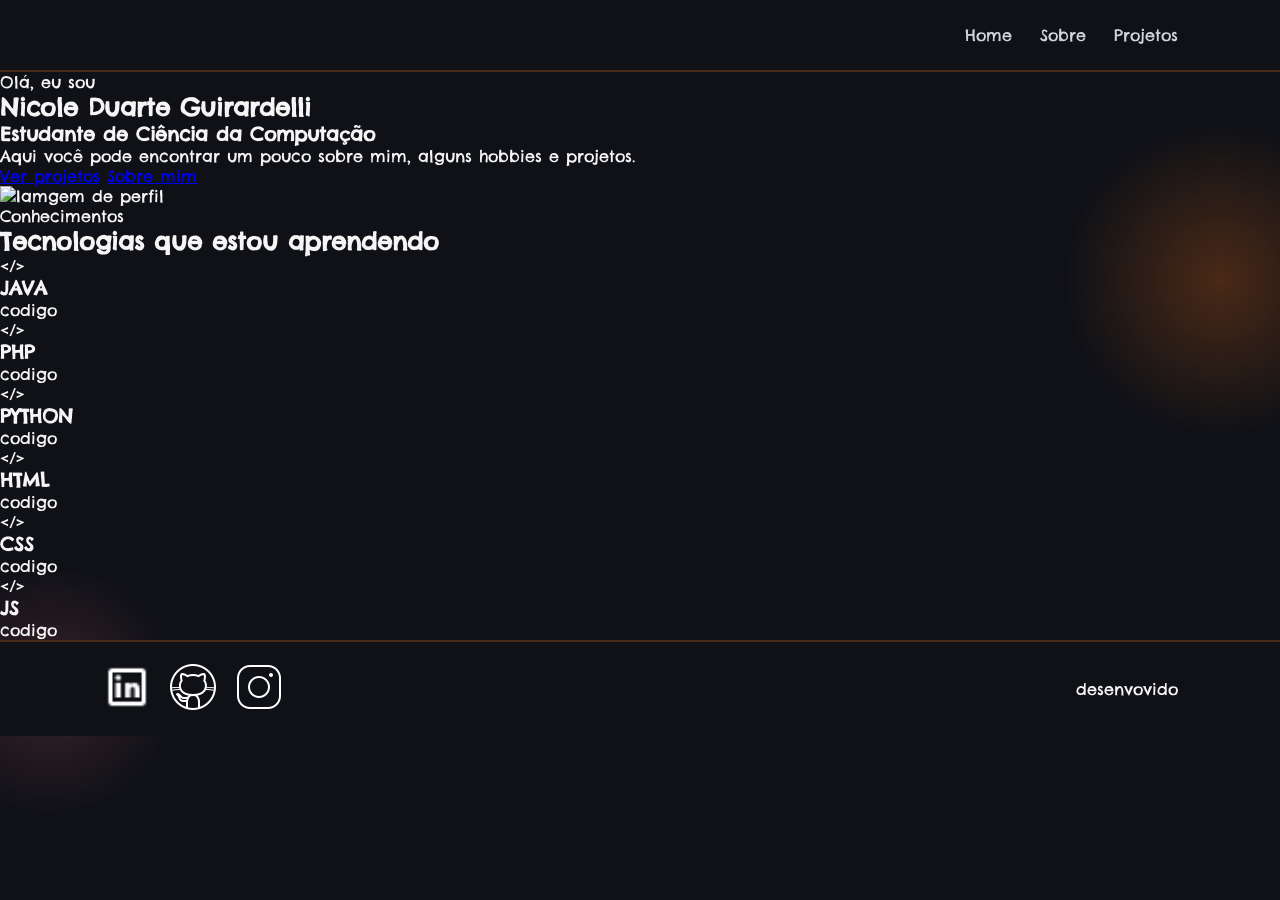
==== index.html @ ef8b5401 "addicionando conteudo na demais paginas" ====
<!DOCTYPE html>
<html lang="en">
<head>
    <meta charset="UTF-8">
    <meta name="viewport" content="width=device-width, initial-scale=1.0">
    <title>Home</title>
    <link rel="stylesheet" href="style.css">
    <link rel="stylesheet" href="home.css">
    <link rel="preconnect" href="https://fonts.gstatic.com" crossorigin>
    <link href="https://fonts.googleapis.com/css2?family=Chelsea+Market&display=swap" rel="stylesheet">
</head>
<body>
    <header >
        <div class="logo">
            <img src="logo-raposa.png" alt="">
        </div>

        <nav class="menu">
            <a href="index.html">Home</a>
            <a href="sobre.html">Sobre</a>
            <a href="projeto.html">Projetos</a>
        </nav>
    </header>

    <main>
        
        <section class="home">
            <div class="home-texto">
                <p class="destaque">Olá, eu sou </p>
                <h2>Nicole Duarte Guirardelli</h2>
                <h3>Estudante de Ciência da Computação</h3>
                <p class="descricao">
                    Aqui você pode encontrar um pouco sobre mim, alguns hobbies e projetos.
                </p>
                <div class="botoes">
                    <a href="projeto.html">Ver projetos</a>
                    <a href="sobre.html">Sobre mim</a>
                </div>
            </div>

            <div class="home-imagem">
                <img src="foto-teste.jpg" alt="Iamgem de perfil">
            </div>
        </section>

        <section class="tecnologia">
            <div class="informacao-tec">
                <p>Conhecimentos</p>
                <h2>Tecnologias que estou aprendendo</h2>
            </div>
          
           <article class="card">
            <div class="card-conteudo">
                <div class="card-frente">
                    <span class="icone-tec">&lt;/&gt;</span>
                    <h3>JAVA</h3>

                </div>

                <div class="card-verso">
                    <code>
                        codigo
                    </code>

                </div>
            </div>
           </article>
           <article class="card">
            <div class="card-conteudo">
                <div class="card-frente">
                    <span class="icone-tec">&lt;/&gt;</span>
                    <h3>PHP</h3>

                </div>

                <div class="card-verso">
                    <code>
                        codigo
                    </code>

                </div>
            </div>
           </article>
           <article class="card">
            <div class="card-conteudo">
                <div class="card-frente">
                    <span class="icone-tec">&lt;/&gt;</span>
                    <h3>PYTHON</h3>

                </div>

                <div class="card-verso">
                    <code>
                        codigo
                    </code>

                </div>
            </div>
           </article>
           <article class="card">
            <div class="card-conteudo">
                <div class="card-frente">
                    <span class="icone-tec">&lt;/&gt;</span>
                    <h3>HTML</h3>

                </div>

                <div class="card-verso">
                    <code>
                        codigo
                    </code>

                </div>
            </div>
           </article>
           <article class="card">
            <div class="card-conteudo">
                <div class="card-frente">
                    <span class="icone-tec">&lt;/&gt;</span>
                    <h3>CSS</h3>

                </div>

                <div class="card-verso">
                    <code>
                        codigo
                    </code>

                </div>
            </div>
           </article>
           <article class="card">
            <div class="card-conteudo">
                <div class="card-frente">
                    <span class="icone-tec">&lt;/&gt;</span>
                    <h3>JS</h3>

                </div>

                <div class="card-verso">
                    <code>
                        codigo
                    </code>

                </div>
            </div>
           </article>


        </section>

    </main>

    <footer class="rodape">
        
        <div class="redes">
            <a href="https://www.linkedin.com/in/nicole-guirardelli/" target="_blank"><img id="logo-linkedin" src="icons8-linkedin-24.png" alt=""></a>
            <a href="https://github.com/NicoleGuirardelli" target="_blank"><img src="icons8-github-50.png" alt=""></a>
            <a href="https://github.com/NicoleGuirardelli" target="_blank"><img src="icons8-instagram-50 (1).png" alt=""></a>
        </div>

        <!-- deixar links acima e ©... em baixo -->

        <div >
            <p>desenvovido</p>
        </div>

    </footer>

    
</body>
</html>
---- style.css ----
/* organização de cores */
:root {
    --cor-fundo: #0f1117;
    --cor-card: #1a1d29;
    --cor-texto: #f5f5f5;
    --cor-texto-claro: #d1d5db;
    --cor-laranja: #f97316;
    --cor-coral: #fb923c;
    --cor-rosa: #fb7185;
}


* {
    margin: 0;
    padding: 0;
    box-sizing: border-box;
    font-family: "Chelsea Market", system-ui;

}

html {
    background-color: var(--cor-fundo);
}

body {
    color: var(--cor-texto);
    min-height: 100vh;
}

body::before {
    content: "";
    position: fixed;
    width: 320px;
    height: 320px;
    background: radial-gradient(circle, rgba(249, 115, 22, 0.25), transparent 70%);
    top: 120px;
    right: -100px;
    z-index: -1;
}

body::after {
    content: "";
    position: fixed;
    width: 260px;
    height: 260px;
    background: radial-gradient(circle, rgba(251, 113, 133, 0.18), transparent 70%);
    bottom: 80px;
    left: -80px;
    z-index: -1;
}

/* melhorar responsividade */
@media (max-width: 900px) {
    header {
        flex-direction: column;
        text-align: center;
        gap: 18px;
    }

    .menu {
        flex-direction: column;
        text-align: center;
        padding: 60px 8%;
    }

    .home {
        flex-direction: column;
        text-align: center;
        padding: 60px 8%;
    }

    .home-texto h2 {
        font-size: 42px;
    }

    .home-texto h3 {
        font-size: 21px;
    }



    .rodape {
        flex-direction: column;
        text-align: center;
        gap: 18px;
    }
}

header {
    width: 100%;
    padding: 25px 8%;
    display: flex;
    justify-content: space-between;
    align-items: center;
    background-color: var(--cor-fundo);
    border-bottom: 2px solid rgb(249, 115, 22, 0.25);


}

.logo h1 {
    font-size: 24px;
    color: var(--cor-texto);
}

.logo h1::first-letter {
    color: var(--cor-laranja);
}

.logo img {
    width: 25%;

}

.menu {
    display: flex;
    gap: 28px;
}

.menu a {
    color: var(--cor-texto-claro);
    text-decoration: none;
    font-size: 16px;
    transition: 0.3s;
}

.menu a:hover {
    color: var(--cor-coral);
}



.rodape {
    padding: 20px 8%;
    border-top: 2px solid rgb(249, 115, 22, 0.25);
    display: flex;
    justify-content: space-between;
    align-items: center;
    background-color: var(--cor-fundo);
}

.redes {
    display: flex;
    gap: 16px;
}

.redes a {
    color: var(--cor-texto-claro);
    text-decoration: none;
    font-size: 16px;
    transition: 0.3s;
}

.redes a:hover {
    color: var(--cor-coral);
}

#logo-linkedin {
    width: 50px;
    height: 50px;
    object-fit: contain;
}
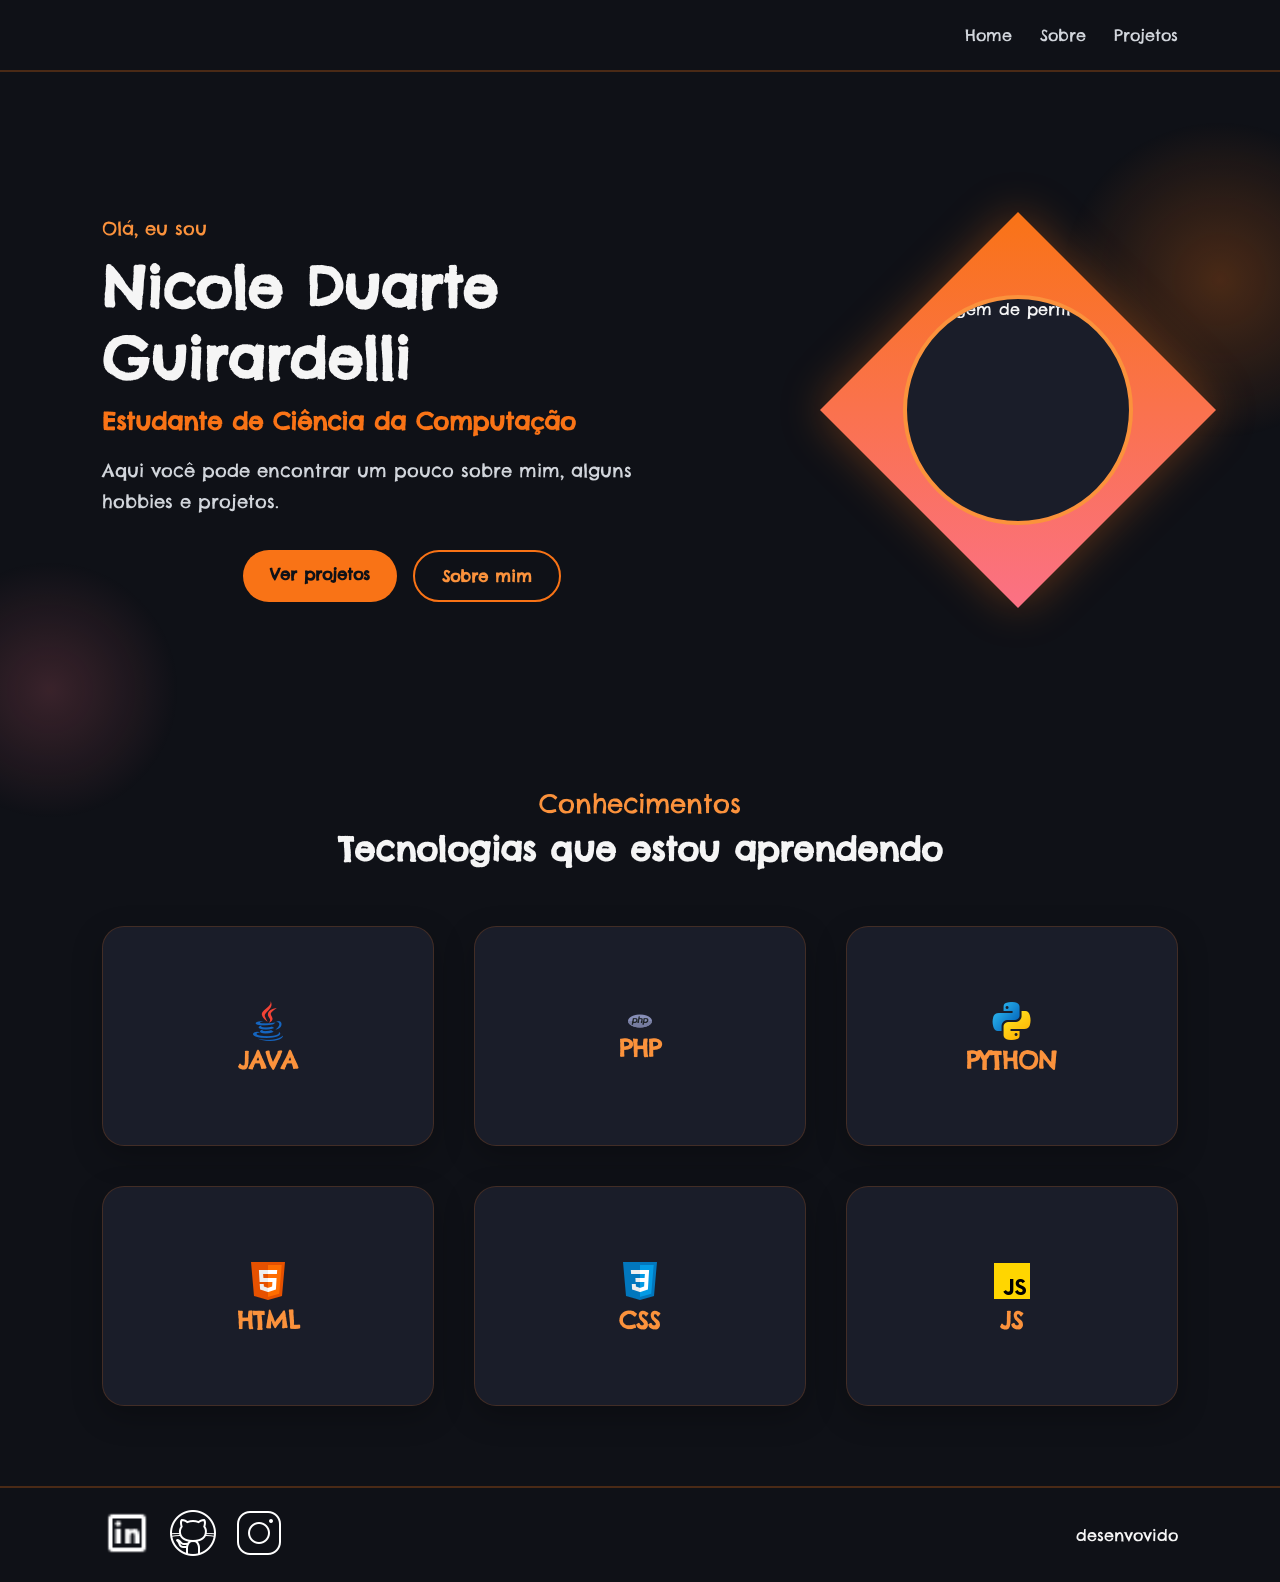
==== commit dc66515c: "Melhorando cards" ====
--- a/index.html
+++ b/index.html
@@ -8,6 +8,7 @@
     <link rel="stylesheet" href="home.css">
     <link rel="preconnect" href="https://fonts.gstatic.com" crossorigin>
     <link href="https://fonts.googleapis.com/css2?family=Chelsea+Market&display=swap" rel="stylesheet">
+    <link rel="shortcut icon" href="WhatsApp Image 2026-06-24 at 21.35.36 (1).png" type="favicon.png">
 </head>
 <body>
     <header >
@@ -52,14 +53,15 @@
            <article class="card">
             <div class="card-conteudo">
                 <div class="card-frente">
-                    <span class="icone-tec">&lt;/&gt;</span>
+                    <img src="icons8-logo-java-coffee-cup-48.png" alt="">
                     <h3>JAVA</h3>
 
                 </div>
 
                 <div class="card-verso">
                     <code>
-                        codigo
+                        String nome = "Nicole";
+                        System.out.println("Olá, " + nome);
                     </code>
 
                 </div>
@@ -68,14 +70,15 @@
            <article class="card">
             <div class="card-conteudo">
                 <div class="card-frente">
-                    <span class="icone-tec">&lt;/&gt;</span>
+                    <img src="icons8-php-24.png" alt="">
                     <h3>PHP</h3>
 
                 </div>
 
                 <div class="card-verso">
                     <code>
-                        codigo
+                        $nome = "Nicole";
+                        echo "Olá, $nome";
                     </code>
 
                 </div>
@@ -84,14 +87,16 @@
            <article class="card">
             <div class="card-conteudo">
                 <div class="card-frente">
-                    <span class="icone-tec">&lt;/&gt;</span>
+                    <img src="icons8-python-48.png" alt="">
                     <h3>PYTHON</h3>
 
                 </div>
 
                 <div class="card-verso">
                     <code>
-                        codigo
+                        nome = "Nicole"
+                        print(f"Olá, {nome}")   
+
                     </code>
 
                 </div>
@@ -100,14 +105,15 @@
            <article class="card">
             <div class="card-conteudo">
                 <div class="card-frente">
-                    <span class="icone-tec">&lt;/&gt;</span>
+                    <img src="icons8-html-48.png" alt="">
                     <h3>HTML</h3>
 
                 </div>
 
                 <div class="card-verso">
                     <code>
-                        codigo
+                       &lt;h1&gt;Portfólio&lt;/h1&gt;
+                        &lt;p&gt;Bem-vindo!&lt;/p&gt;
                     </code>
 
                 </div>
@@ -116,14 +122,16 @@
            <article class="card">
             <div class="card-conteudo">
                 <div class="card-frente">
-                    <span class="icone-tec">&lt;/&gt;</span>
+                    <img src="icons8-css3-48.png" alt="">
                     <h3>CSS</h3>
 
                 </div>
 
                 <div class="card-verso">
                     <code>
-                        codigo
+                        h1 {
+                           color: orange;
+                        }
                     </code>
 
                 </div>
@@ -132,14 +140,15 @@
            <article class="card">
             <div class="card-conteudo">
                 <div class="card-frente">
-                    <span class="icone-tec">&lt;/&gt;</span>
+                    <img src="icons8-js-48.png" alt="">
                     <h3>JS</h3>
 
                 </div>
 
                 <div class="card-verso">
                     <code>
-                        codigo
+                        let nome = "Nicole";
+                        console.log(nome);
                     </code>
 
                 </div>
--- a/home.css
+++ b/home.css
@@ -0,0 +1,196 @@
+.botoes {
+    justify-content: center;
+    flex-wrap: wrap;
+}
+
+.tecnologia {
+    grid-template-columns: 1fr;
+}
+
+.home {
+    min-height: 75vh;
+    padding: 70px 8%;
+    display: flex;
+    justify-content: space-between;
+    align-items: center;
+    gap: 50px;
+
+}
+
+.home-texto {
+    max-width: 600px;
+}
+
+.destaque {
+    color: var(--cor-coral);
+    font-size: 18px;
+    margin-bottom: 12px;
+}
+
+.home-texto h2 {
+    font-size: 56px;
+    color: var(--cor-texto);
+    margin-bottom: 12px;
+}
+
+.home-texto h3 {
+    font-size: 24px;
+    color: var(--cor-laranja);
+    margin-bottom: 20px;
+}
+
+.descricao {
+    font-size: 18px;
+    line-height: 1.7;
+    color: var(--cor-texto-claro);
+    margin-bottom: 32px;
+}
+
+.botoes {
+    display: flex;
+    gap: 16px;
+}
+
+.botoes a {
+    padding: 14px 27px;
+    border-radius: 30px;
+    text-decoration: none;
+    font-weight: bold;
+    transition: 0.3s;
+}
+
+.botoes a:first-child {
+    background-color: var(--cor-laranja);
+    color: var(--cor-fundo);
+}
+
+.botoes a:first-child:hover {
+    background-color: var(--cor-coral);
+    transform: translateY(-2px);
+}
+
+.botoes a:last-child {
+    border: 2px solid var(--cor-laranja);
+    color: var(--cor-coral);
+}
+
+.botoes a:last-child:hover {
+    background-color: rgb(249, 115, 22, 0.12);
+    transform: translateY(-2px);
+}
+
+.home-imagem {
+    position: relative;
+    width: 320px;
+    height: 320px;
+    display: flex;
+    justify-content: center;
+    align-items: center;
+    animation: foto-flutuar 1.5s infinite alternate;
+}
+@keyframes foto-flutuar{
+    from{transform: translateY(0);}
+    to{transform: translateY(-25px);
+        background-size: 10%;  
+    }
+}
+
+.home-imagem::before {
+    content: "";
+    position: absolute;
+    width: 280px;
+    height: 280px;
+    background: linear-gradient(135deg, var(--cor-laranja), var(--cor-rosa));
+    transform: rotate(45deg);
+    box-shadow: 0 0 45px rgba(249, 115, 22, 0.35);
+}
+
+.home-imagem img {
+    position: relative;
+    width: 230px;
+    height: 230px;
+    object-fit: cover;
+    border-radius: 50%;
+    border: 4px solid var(--cor-coral);
+    background-color: var(--cor-card);
+    /* background-color: #0033ff; */
+
+}
+
+.informacao-tec {
+    grid-column: 1/-1;
+    text-align: center;
+    margin-bottom: 16px;
+}
+
+.informacao-tec p {
+    color: var(--cor-coral);
+    font-size: 26px;
+    margin-bottom: 8px;
+}
+
+.informacao-tec h2 {
+    color: var(--cor-texto);
+    font-size: 33px;
+}
+
+.tecnologia {
+    padding: 40px 8% 80px;
+    display: grid;
+    grid-template-columns: repeat(3, 1fr);
+    gap: 40px;
+}
+
+.card {
+    height: 220px;
+    perspective: 1000px;
+}
+
+.card-conteudo {
+    position: relative;
+    width: 100%;
+    height: 100%;
+    transition: transform 0.8s;
+    transform-style: preserve-3d;
+}
+
+.card:hover .card-conteudo {
+    transform: rotateY(180deg);
+}
+
+.card-frente,
+.card-verso {
+    position: absolute;
+    width: 100%;
+    height: 100%;
+    background-color: var(--cor-card);
+    border: 1px solid rgba(249, 115, 22, 0.18);
+    border-radius: 22px;
+    backface-visibility: hidden;
+    display: flex;
+    flex-direction: column;
+    justify-content: center;
+    align-items: center;
+    padding: 28px;
+    text-align: center;
+}
+
+.card-frente {
+    box-shadow: 0 10px 30px rgb(0, 0, 0, 0.25);
+}
+
+.card-verso {
+    transform: rotateY(180deg);
+    background: linear-gradient(135deg, #1a1d29, #2a1c1c);
+    border-color: var(--cor-coral);
+    color: var(--cor-coral);
+    font-size: 18px;
+    line-height: 1.6;
+}
+
+.card-frente h3 {
+    color: var(--cor-coral);
+    font-size: 24px;
+}
+
+/* melhorar cards */
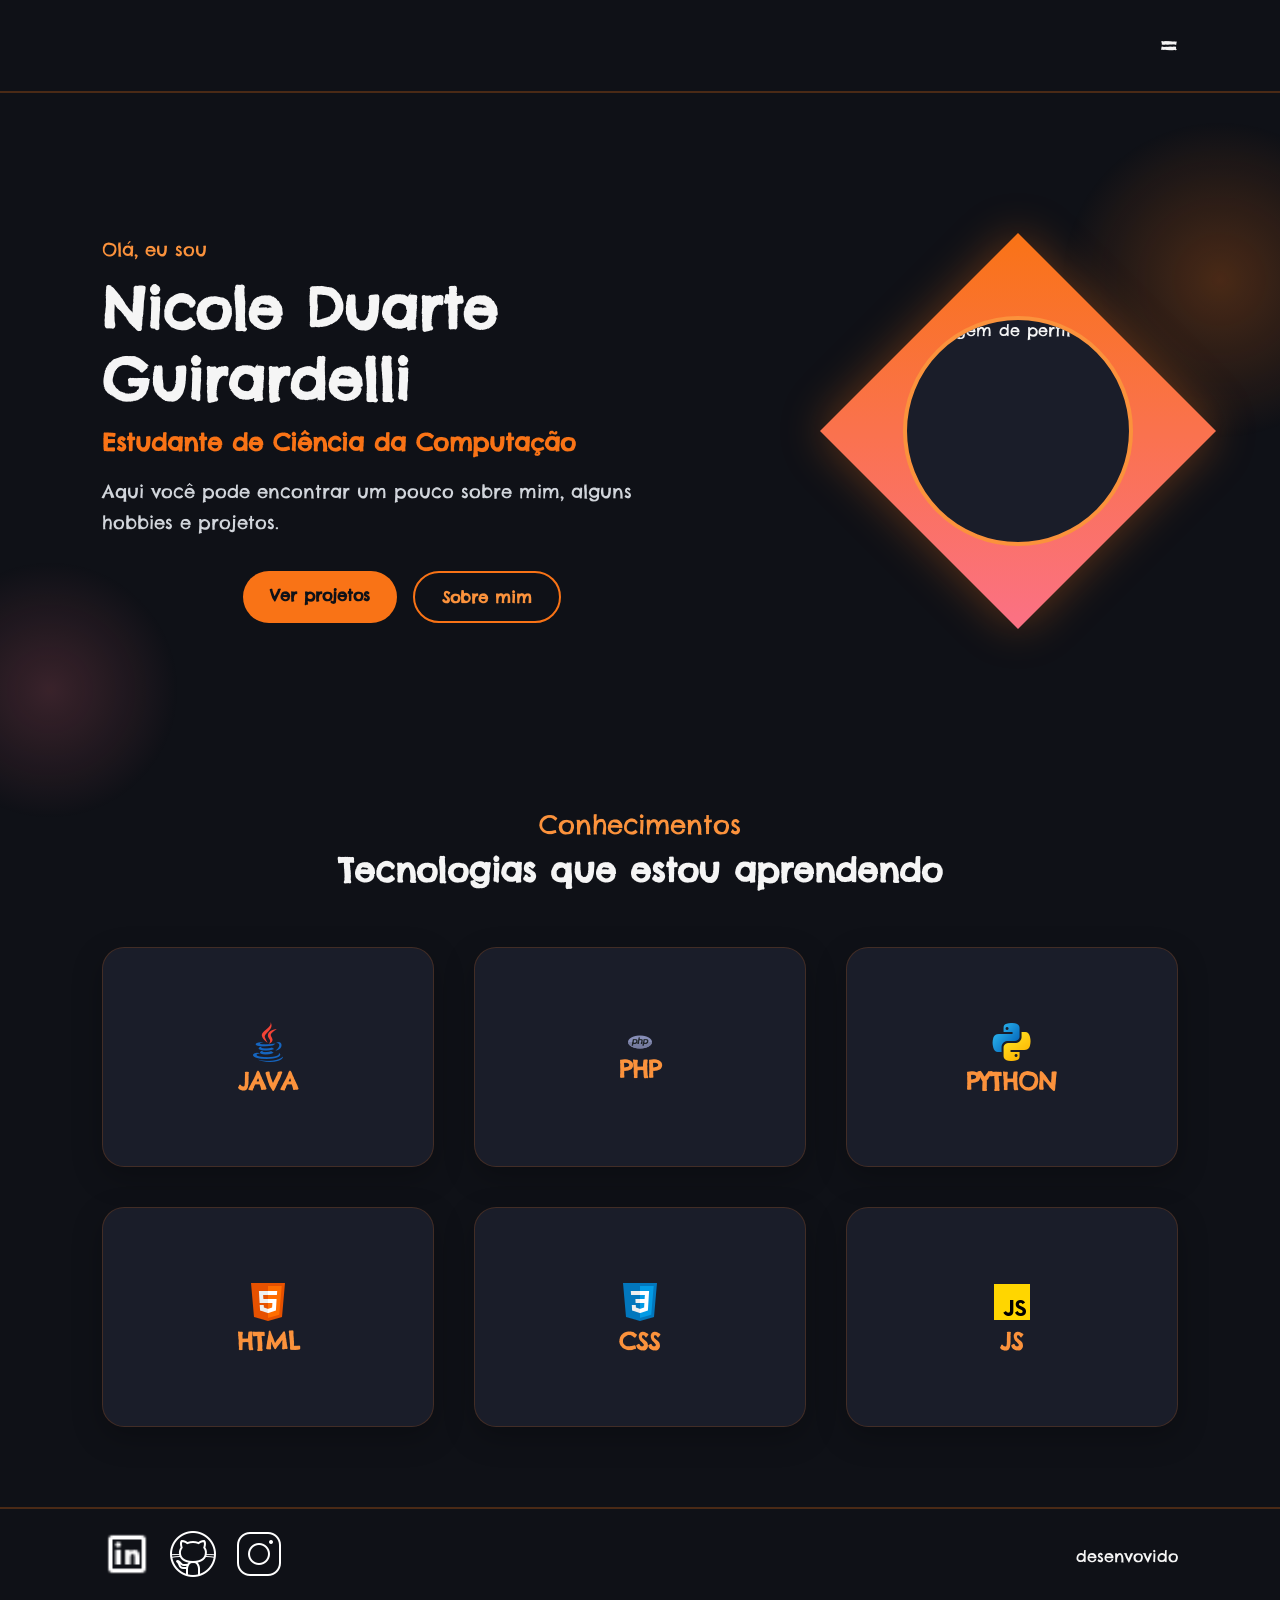
==== commit cc95e382: "menu com funcionalidade de esconder" ====
--- a/index.html
+++ b/index.html
@@ -16,7 +16,8 @@
             <img src="logo-raposa.png" alt="">
         </div>
 
-        <nav class="menu">
+        <button class="botao-menu" onclick="abrirMenu()">=</button>
+        <nav class="menu" id="menu">
             <a href="index.html">Home</a>
             <a href="sobre.html">Sobre</a>
             <a href="projeto.html">Projetos</a>
@@ -176,6 +177,6 @@
 
     </footer>
 
-    
+    <script src="main.js"></script> 
 </body>
 </html>
--- a/style.css
+++ b/style.css
@@ -113,7 +113,7 @@
 }
 
 .menu {
-    display: flex;
+    display: none;
     gap: 28px;
 }
 
@@ -126,6 +126,17 @@
 
 .menu a:hover {
     color: var(--cor-coral);
+}
+.botao-menu{
+    background: none;
+    border: none;
+    color: var(--cor-texto);
+    font-size: 32px;
+    cursor: pointer;
+}
+.menu.ativo{
+    display: flex;
+    padding: 15px;
 }
 
 
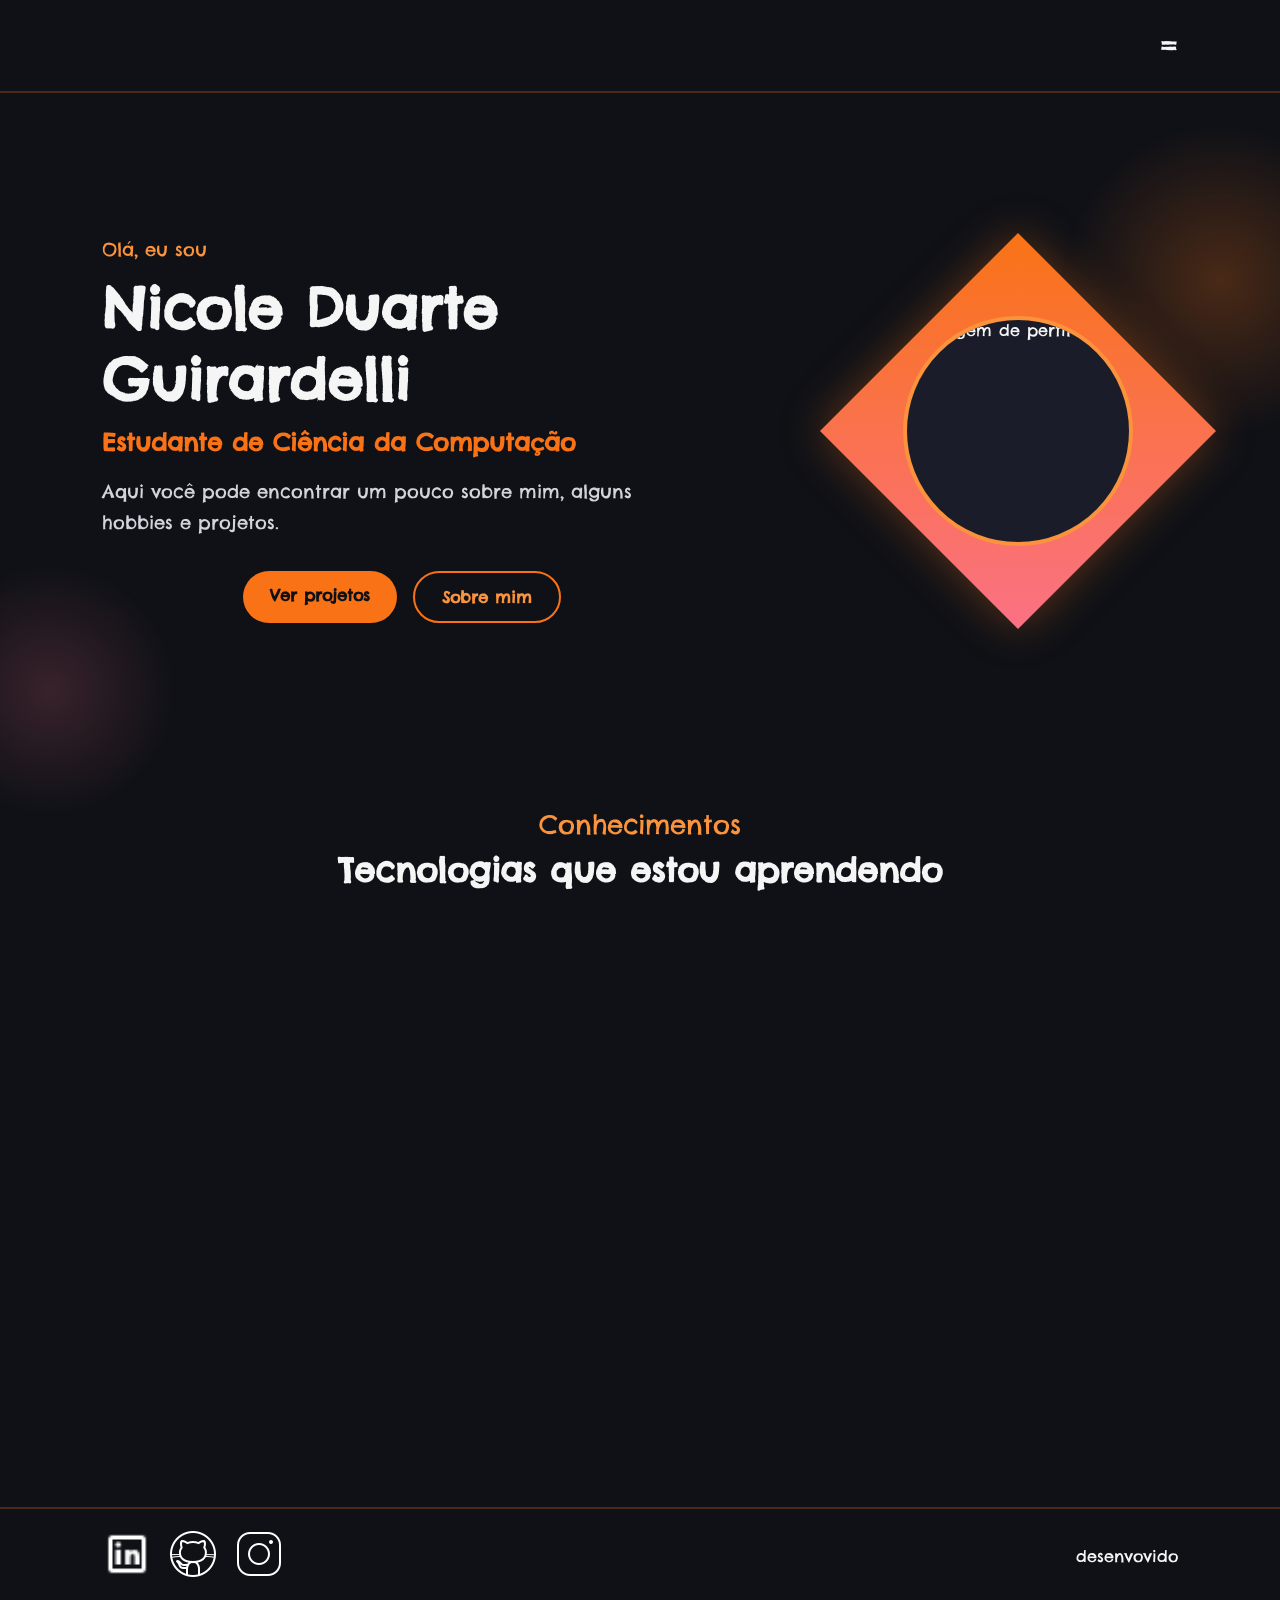
==== commit a0c1bffe: "botão para voltar inicio pag" ====
--- a/index.html
+++ b/index.html
@@ -177,6 +177,8 @@
 
     </footer>
 
+    <button class="botao-voltar-topo" id="botaoVoltarTopo" onclick="voltarAoTopo()" aria-label="Voltar para o início da página">↑</button>
+
     <script src="main.js"></script> 
 </body>
 </html>
--- a/style.css
+++ b/style.css
@@ -170,4 +170,35 @@
     width: 50px;
     height: 50px;
     object-fit: contain;
-}+}
+
+
+/* para voltar no topo pag */
+.botao-voltar-topo {
+    position: fixed;
+    right: 25px;
+    bottom: 25px;
+    width: 48px;
+    height: 48px;
+    border: none;
+    border-radius: 50%;
+    background-color: var(--cor-laranja);
+    color: var(--cor-texto);
+    font-size: 28px;
+    cursor: pointer;
+    display: none;
+    align-items: center;
+    justify-content: center;
+    box-shadow: 0 8px 18px rgba(0, 0, 0, 0.35);
+    transition: 0.3s;
+    z-index: 10;
+}
+
+.botao-voltar-topo:hover {
+    background-color: var(--cor-coral);
+    transform: translateY(-4px);
+}
+
+.botao-voltar-topo.aparecer {
+    display: flex;
+}
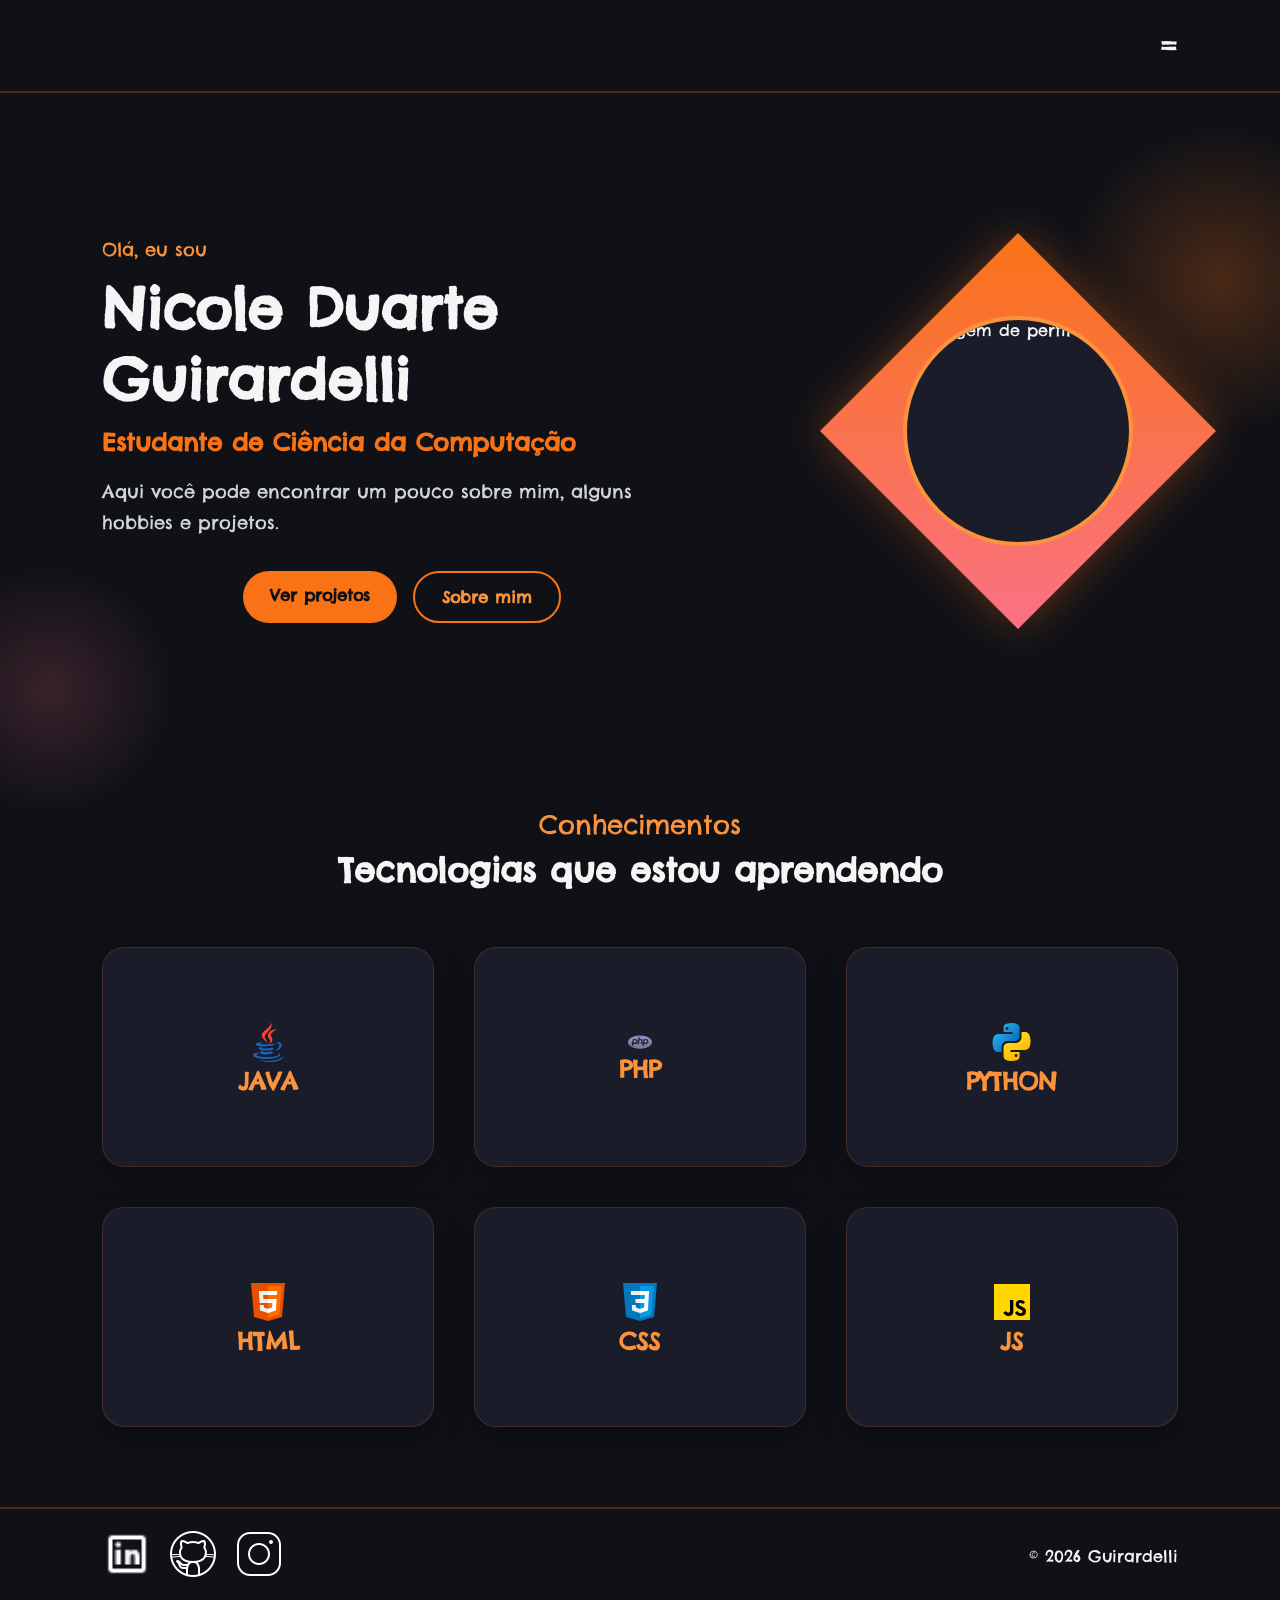
==== commit ae9130af: "adicionando os projetos e identação" ====
--- a/index.html
+++ b/index.html
@@ -1,5 +1,6 @@
 <!DOCTYPE html>
 <html lang="en">
+
 <head>
     <meta charset="UTF-8">
     <meta name="viewport" content="width=device-width, initial-scale=1.0">
@@ -10,8 +11,9 @@
     <link href="https://fonts.googleapis.com/css2?family=Chelsea+Market&display=swap" rel="stylesheet">
     <link rel="shortcut icon" href="WhatsApp Image 2026-06-24 at 21.35.36 (1).png" type="favicon.png">
 </head>
+
 <body>
-    <header >
+    <header>
         <div class="logo">
             <img src="logo-raposa.png" alt="">
         </div>
@@ -25,7 +27,7 @@
     </header>
 
     <main>
-        
+
         <section class="home">
             <div class="home-texto">
                 <p class="destaque">Olá, eu sou </p>
@@ -50,111 +52,111 @@
                 <p>Conhecimentos</p>
                 <h2>Tecnologias que estou aprendendo</h2>
             </div>
-          
-           <article class="card">
-            <div class="card-conteudo">
-                <div class="card-frente">
-                    <img src="icons8-logo-java-coffee-cup-48.png" alt="">
-                    <h3>JAVA</h3>
 
-                </div>
+            <article class="card">
+                <div class="card-conteudo">
+                    <div class="card-frente">
+                        <img src="icons8-logo-java-coffee-cup-48.png" alt="">
+                        <h3>JAVA</h3>
 
-                <div class="card-verso">
-                    <code>
+                    </div>
+
+                    <div class="card-verso">
+                        <code>
                         String nome = "Nicole";
                         System.out.println("Olá, " + nome);
                     </code>
 
+                    </div>
                 </div>
-            </div>
-           </article>
-           <article class="card">
-            <div class="card-conteudo">
-                <div class="card-frente">
-                    <img src="icons8-php-24.png" alt="">
-                    <h3>PHP</h3>
+            </article>
+            <article class="card">
+                <div class="card-conteudo">
+                    <div class="card-frente">
+                        <img src="icons8-php-24.png" alt="">
+                        <h3>PHP</h3>
 
-                </div>
+                    </div>
 
-                <div class="card-verso">
-                    <code>
+                    <div class="card-verso">
+                        <code>
                         $nome = "Nicole";
                         echo "Olá, $nome";
                     </code>
 
+                    </div>
                 </div>
-            </div>
-           </article>
-           <article class="card">
-            <div class="card-conteudo">
-                <div class="card-frente">
-                    <img src="icons8-python-48.png" alt="">
-                    <h3>PYTHON</h3>
+            </article>
+            <article class="card">
+                <div class="card-conteudo">
+                    <div class="card-frente">
+                        <img src="icons8-python-48.png" alt="">
+                        <h3>PYTHON</h3>
 
-                </div>
+                    </div>
 
-                <div class="card-verso">
-                    <code>
+                    <div class="card-verso">
+                        <code>
                         nome = "Nicole"
                         print(f"Olá, {nome}")   
 
                     </code>
 
+                    </div>
                 </div>
-            </div>
-           </article>
-           <article class="card">
-            <div class="card-conteudo">
-                <div class="card-frente">
-                    <img src="icons8-html-48.png" alt="">
-                    <h3>HTML</h3>
+            </article>
+            <article class="card">
+                <div class="card-conteudo">
+                    <div class="card-frente">
+                        <img src="icons8-html-48.png" alt="">
+                        <h3>HTML</h3>
 
-                </div>
+                    </div>
 
-                <div class="card-verso">
-                    <code>
+                    <div class="card-verso">
+                        <code>
                        &lt;h1&gt;Portfólio&lt;/h1&gt;
                         &lt;p&gt;Bem-vindo!&lt;/p&gt;
                     </code>
 
+                    </div>
                 </div>
-            </div>
-           </article>
-           <article class="card">
-            <div class="card-conteudo">
-                <div class="card-frente">
-                    <img src="icons8-css3-48.png" alt="">
-                    <h3>CSS</h3>
+            </article>
+            <article class="card">
+                <div class="card-conteudo">
+                    <div class="card-frente">
+                        <img src="icons8-css3-48.png" alt="">
+                        <h3>CSS</h3>
 
-                </div>
+                    </div>
 
-                <div class="card-verso">
-                    <code>
+                    <div class="card-verso">
+                        <code>
                         h1 {
                            color: orange;
                         }
                     </code>
 
+                    </div>
                 </div>
-            </div>
-           </article>
-           <article class="card">
-            <div class="card-conteudo">
-                <div class="card-frente">
-                    <img src="icons8-js-48.png" alt="">
-                    <h3>JS</h3>
+            </article>
+            <article class="card">
+                <div class="card-conteudo">
+                    <div class="card-frente">
+                        <img src="icons8-js-48.png" alt="">
+                        <h3>JS</h3>
 
-                </div>
+                    </div>
 
-                <div class="card-verso">
-                    <code>
+                    <div class="card-verso">
+                        <code>
                         let nome = "Nicole";
                         console.log(nome);
                     </code>
 
+                    </div>
                 </div>
-            </div>
-           </article>
+            </article>
 
 
         </section>
@@ -162,23 +164,27 @@
     </main>
 
     <footer class="rodape">
-        
+
         <div class="redes">
-            <a href="https://www.linkedin.com/in/nicole-guirardelli/" target="_blank"><img id="logo-linkedin" src="icons8-linkedin-24.png" alt=""></a>
+            <a href="https://www.linkedin.com/in/nicole-guirardelli/" target="_blank"><img id="logo-linkedin"
+                    src="icons8-linkedin-24.png" alt=""></a>
             <a href="https://github.com/NicoleGuirardelli" target="_blank"><img src="icons8-github-50.png" alt=""></a>
-            <a href="https://github.com/NicoleGuirardelli" target="_blank"><img src="icons8-instagram-50 (1).png" alt=""></a>
+            <a href="https://github.com/NicoleGuirardelli" target="_blank"><img src="icons8-instagram-50 (1).png"
+                    alt=""></a>
         </div>
 
-        <!-- deixar links acima e ©... em baixo -->
 
-        <div >
-            <p>desenvovido</p>
+
+        <div>
+            <p>© 2026 Guirardelli</p>
         </div>
 
     </footer>
 
-    <button class="botao-voltar-topo" id="botaoVoltarTopo" onclick="voltarAoTopo()" aria-label="Voltar para o início da página">↑</button>
+    <button class="botao-voltar-topo" id="botaoVoltarTopo" onclick="voltarAoTopo()"
+        aria-label="Voltar para o início da página">↑</button>
 
-    <script src="main.js"></script> 
+    <script src="main.js"></script>
 </body>
+
 </html>
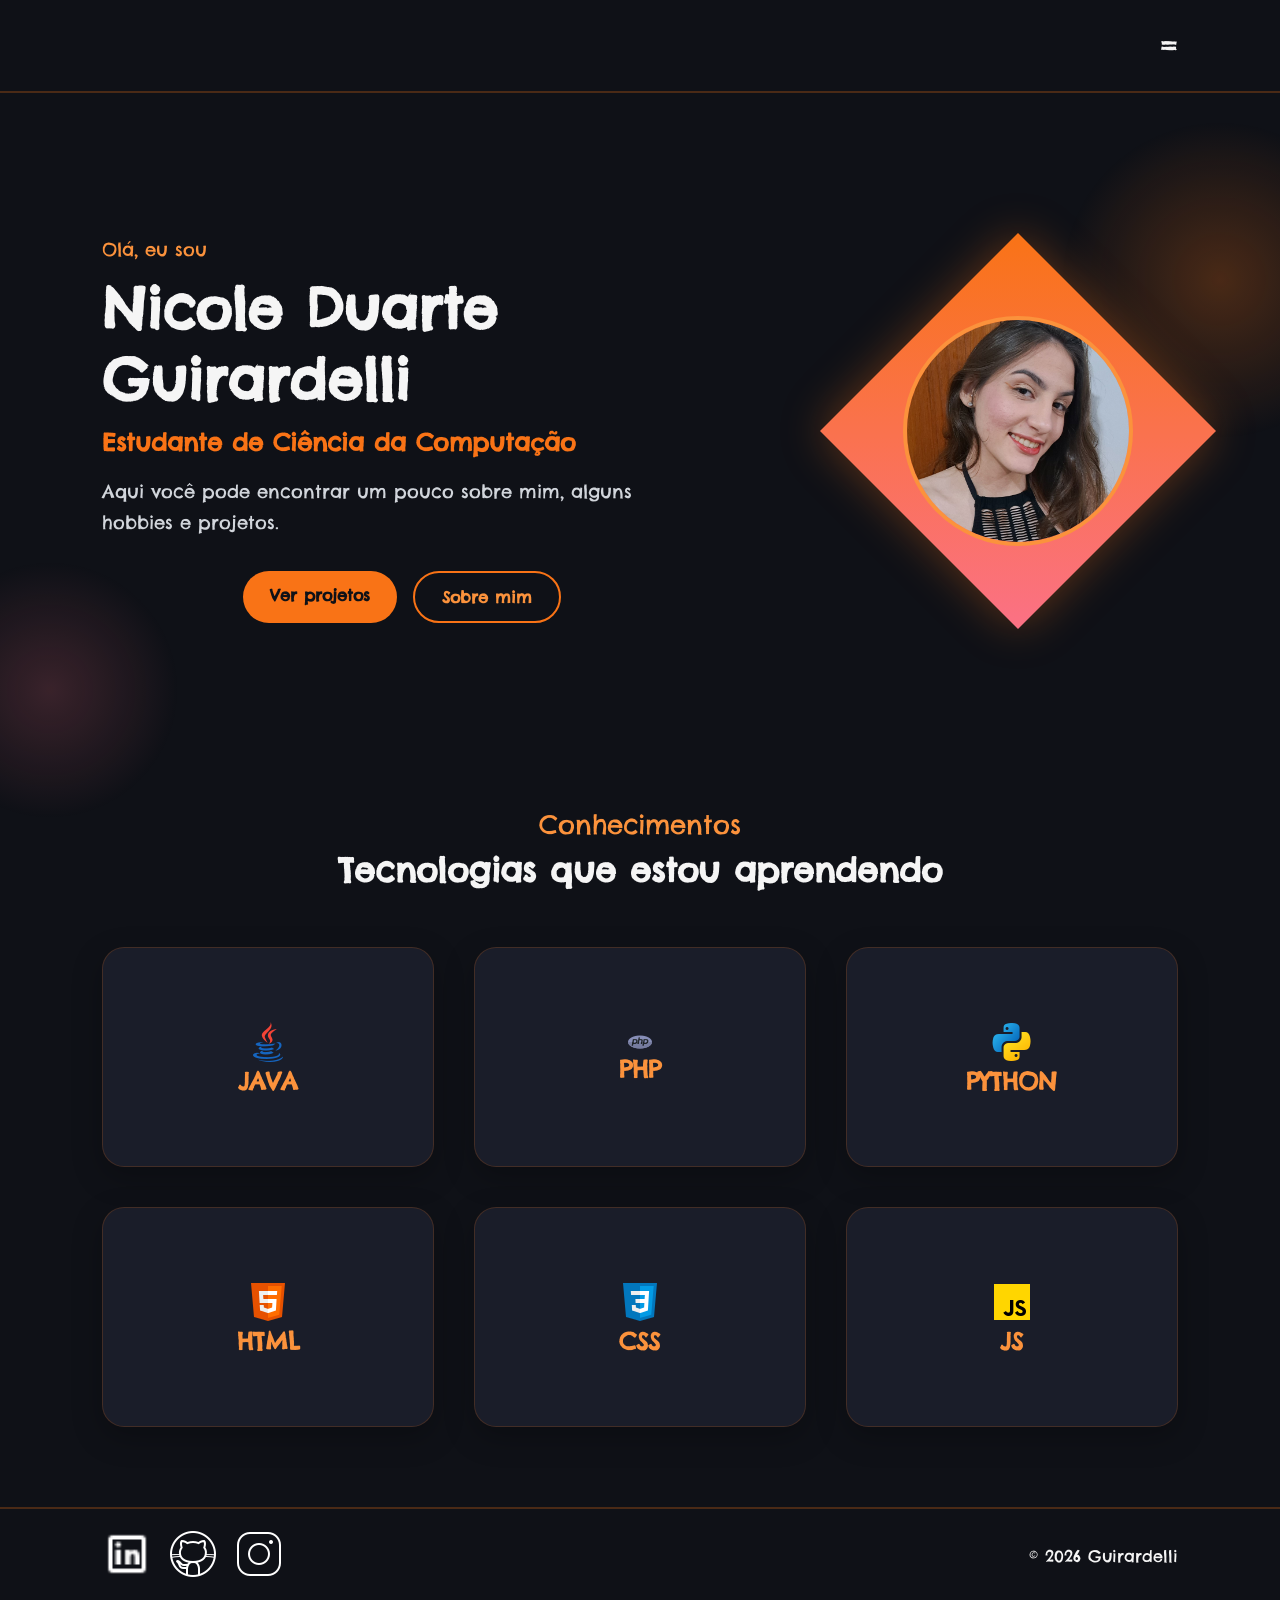
==== commit 99bb1e80: "Corrigindo fotos" ====
--- a/index.html
+++ b/index.html
@@ -43,7 +43,7 @@
             </div>
 
             <div class="home-imagem">
-                <img src="foto-teste.jpg" alt="Iamgem de perfil">
+                <img src="nicole.jpg" alt="Imagem de perfil">
             </div>
         </section>
 
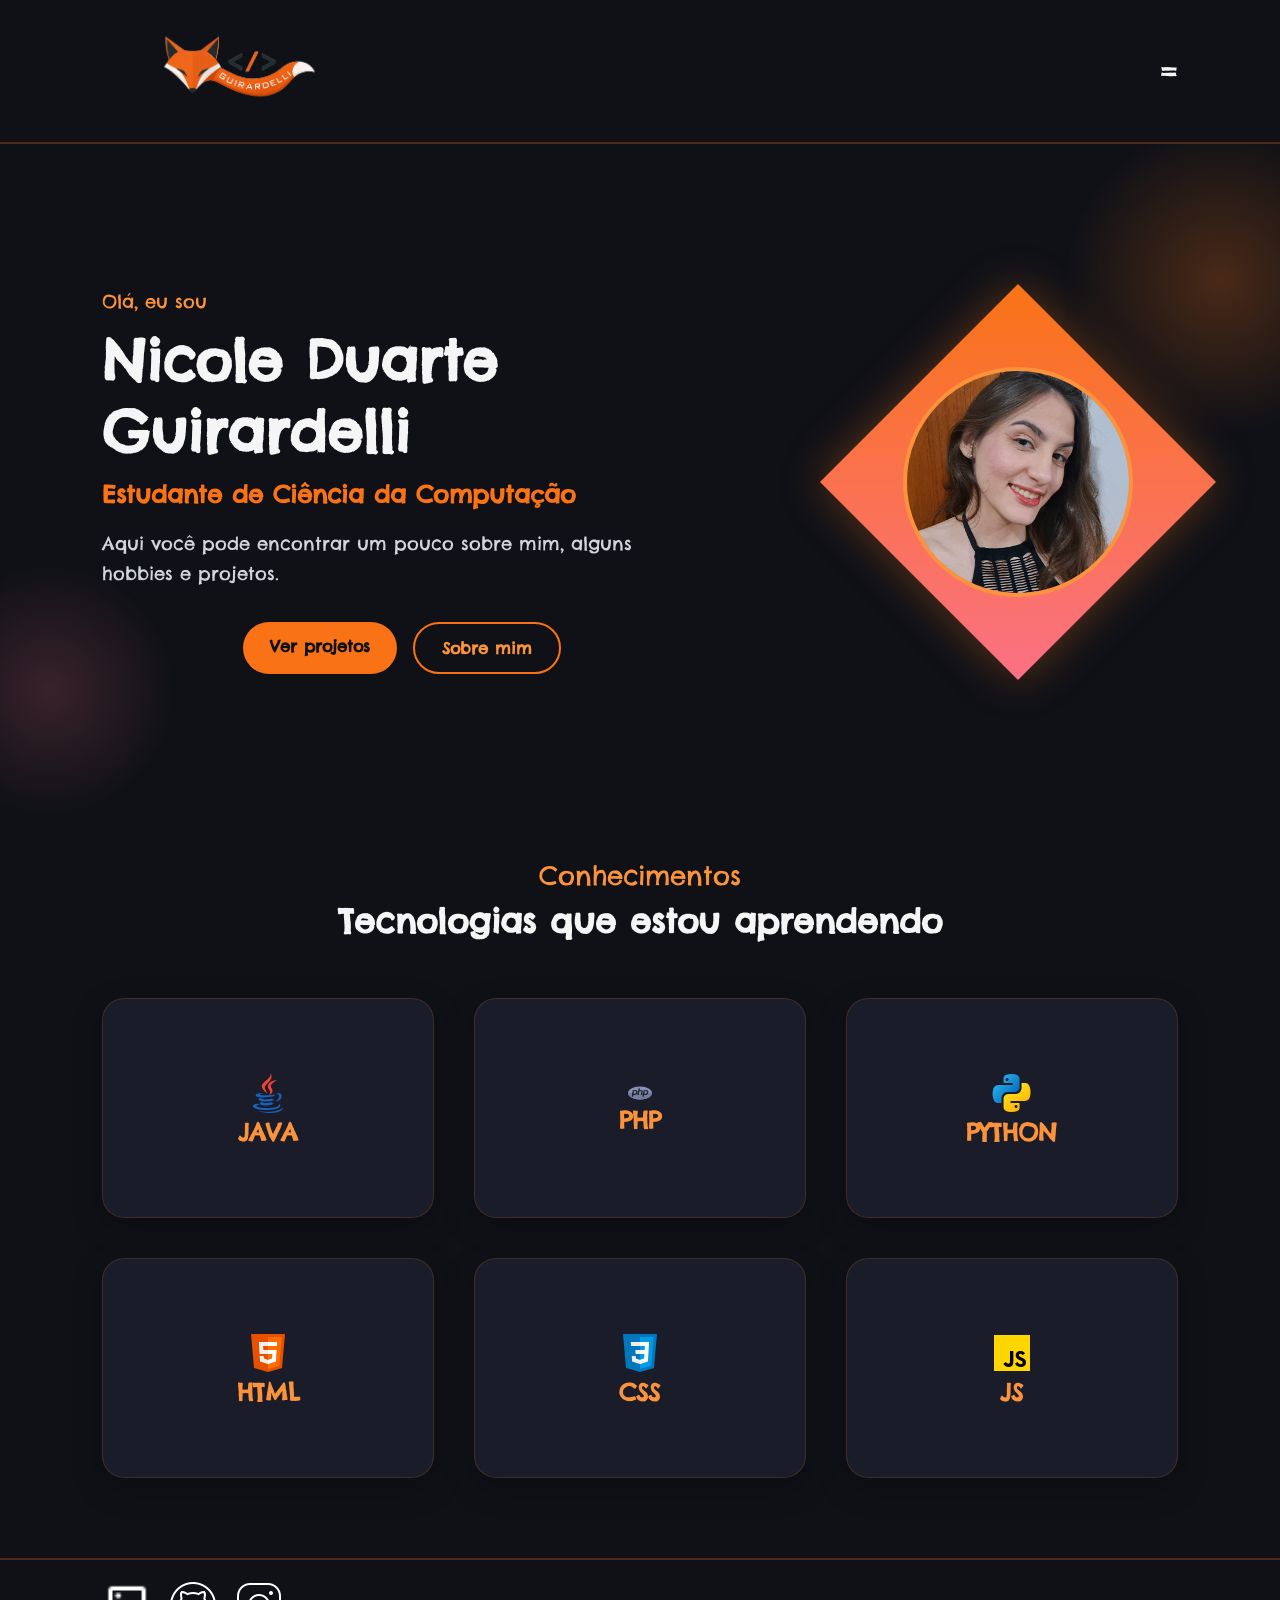
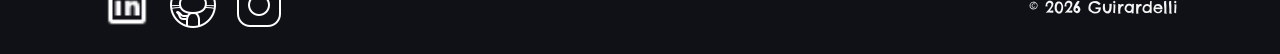
==== commit 28c30523: "separando imagens por pastas" ====
--- a/index.html
+++ b/index.html
@@ -15,7 +15,7 @@
 <body>
     <header>
         <div class="logo">
-            <img src="logo-raposa.png" alt="">
+            <img src="img/logo-raposa.png" alt="logo de uma raposa">
         </div>
 
         <button class="botao-menu" onclick="abrirMenu()">=</button>
@@ -43,7 +43,7 @@
             </div>
 
             <div class="home-imagem">
-                <img src="nicole.jpg" alt="Imagem de perfil">
+                <img src="img/nicole.jpg" alt="Imagem de perfil">
             </div>
         </section>
 
@@ -56,7 +56,7 @@
             <article class="card">
                 <div class="card-conteudo">
                     <div class="card-frente">
-                        <img src="icons8-logo-java-coffee-cup-48.png" alt="">
+                        <img src="img/icone-java.png" alt="icone java">
                         <h3>JAVA</h3>
 
                     </div>
@@ -73,7 +73,7 @@
             <article class="card">
                 <div class="card-conteudo">
                     <div class="card-frente">
-                        <img src="icons8-php-24.png" alt="">
+                        <img src="img/icone-php.png" alt="icone php">
                         <h3>PHP</h3>
 
                     </div>
@@ -90,7 +90,7 @@
             <article class="card">
                 <div class="card-conteudo">
                     <div class="card-frente">
-                        <img src="icons8-python-48.png" alt="">
+                        <img src="img/icone-python.png" alt="icone python">
                         <h3>PYTHON</h3>
 
                     </div>
@@ -108,7 +108,7 @@
             <article class="card">
                 <div class="card-conteudo">
                     <div class="card-frente">
-                        <img src="icons8-html-48.png" alt="">
+                        <img src="img/icone-html.png" alt="icone html">
                         <h3>HTML</h3>
 
                     </div>
@@ -125,7 +125,7 @@
             <article class="card">
                 <div class="card-conteudo">
                     <div class="card-frente">
-                        <img src="icons8-css3-48.png" alt="">
+                        <img src="img/icone-css.png" alt="icone css">
                         <h3>CSS</h3>
 
                     </div>
@@ -143,7 +143,7 @@
             <article class="card">
                 <div class="card-conteudo">
                     <div class="card-frente">
-                        <img src="icons8-js-48.png" alt="">
+                        <img src="img/icone-js.png" alt="icone java script">
                         <h3>JS</h3>
 
                     </div>
@@ -167,10 +167,10 @@
 
         <div class="redes">
             <a href="https://www.linkedin.com/in/nicole-guirardelli/" target="_blank"><img id="logo-linkedin"
-                    src="icons8-linkedin-24.png" alt=""></a>
-            <a href="https://github.com/NicoleGuirardelli" target="_blank"><img src="icons8-github-50.png" alt=""></a>
-            <a href="https://github.com/NicoleGuirardelli" target="_blank"><img src="icons8-instagram-50 (1).png"
-                    alt=""></a>
+                    src="img/icone-linkedin.png" alt="icone linkedin"></a>
+            <a href="https://github.com/NicoleGuirardelli" target="_blank"><img src="img/icone-github.png" alt="icone github"></a>
+            <a href="https://github.com/NicoleGuirardelli" target="_blank"><img src="img/icone-instagram.png"
+                    alt="icone insta"></a>
         </div>
 
 
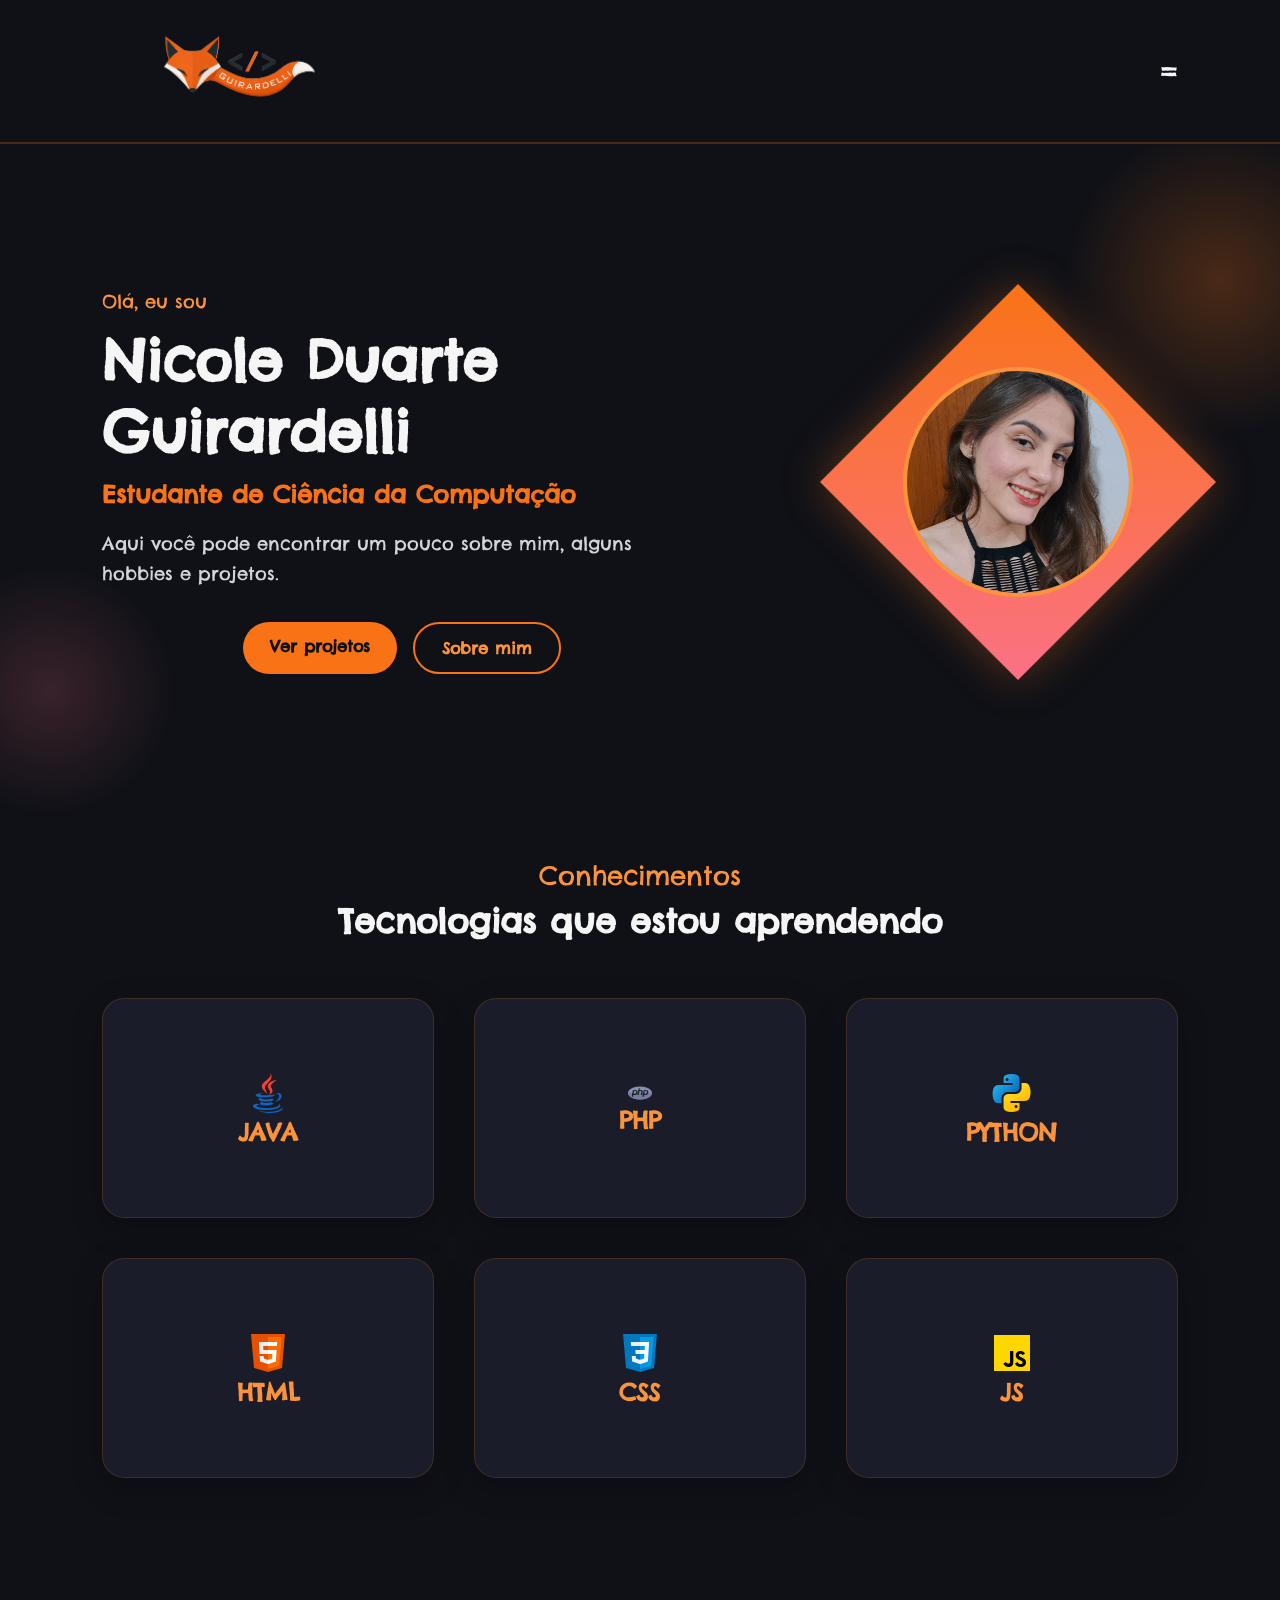
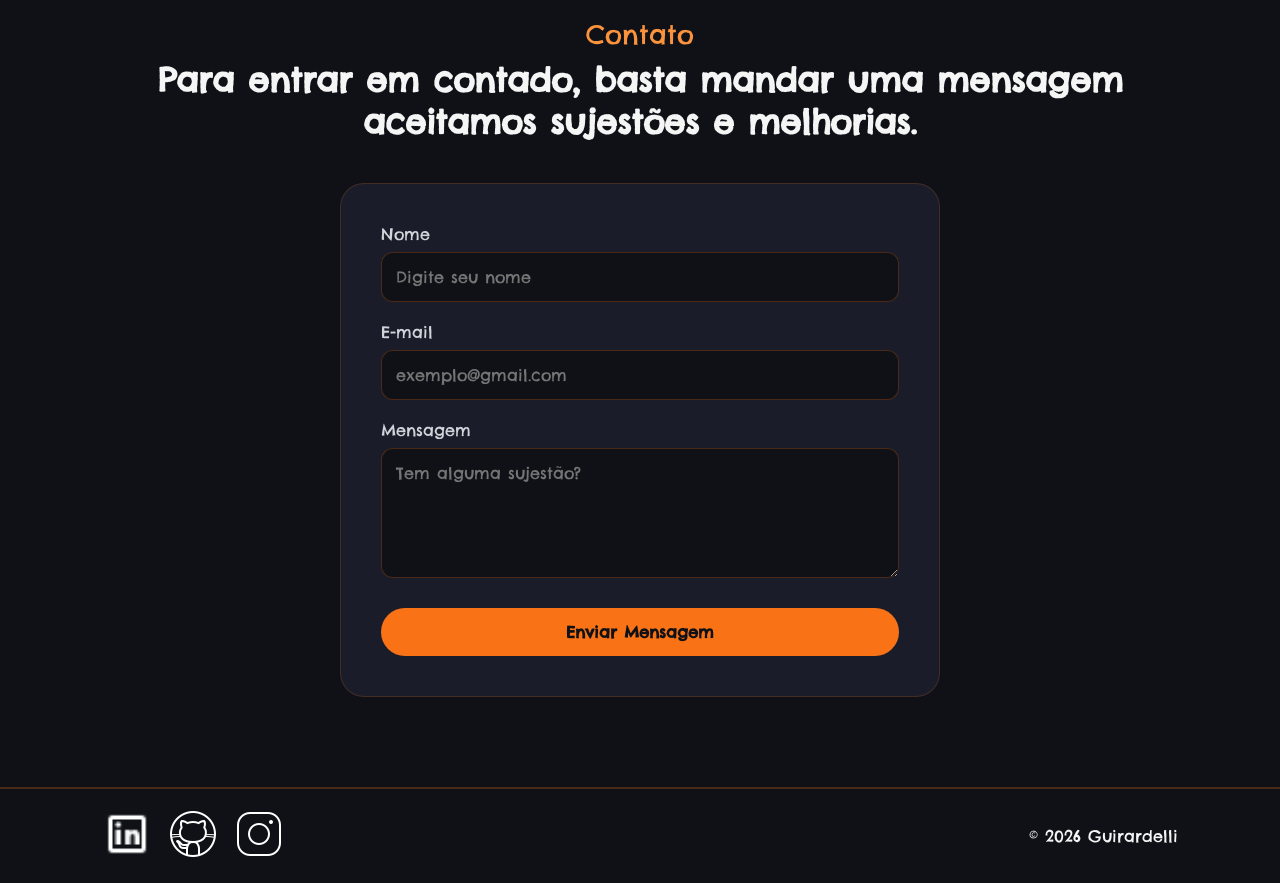
==== commit 9b8eb146: "teste parte de contato para enviar email" ====
--- a/index.html
+++ b/index.html
@@ -160,6 +160,36 @@
 
 
         </section>
+        <!-- testar envio para email -->
+        <section class="contato">
+            <div class="titulo-contato">
+                <p>Contato</p>
+                <h2>Para entrar em contado, basta mandar uma mensagem aceitamos sujestões e melhorias.</h2>
+            </div>
+
+            <form class="formulario-contato" action="https://formsubmit.co/nicole.guirardelli@gmail.com" method="POST">
+                <input type="hidden" name="_next"
+                    value="https://nicoleguirardelli.github.io/Trabalho-portifolio/index.html">
+                    
+                <div class="campo">
+                    <label for="nome">Nome</label>
+                    <input type="text" id="nome" name="name" placeholder="Digite seu nome" required>
+                </div>
+
+                <div class="campo">
+                    <label for="email">E-mail</label>
+                    <input type="email" id="email" name="email" placeholder="exemplo@gmail.com" required>
+                </div>
+
+                <div class="campo">
+                    <label for="mensagem">Mensagem</label>
+                    <textarea id="mensagem" name="message" rows="5" placeholder="Tem alguma sujestão?"
+                        required></textarea>
+                </div>
+
+                <button type="submit" class="botao-enviar">Enviar Mensagem</button>
+            </form>
+        </section>
 
     </main>
 
@@ -168,7 +198,8 @@
         <div class="redes">
             <a href="https://www.linkedin.com/in/nicole-guirardelli/" target="_blank"><img id="logo-linkedin"
                     src="img/icone-linkedin.png" alt="icone linkedin"></a>
-            <a href="https://github.com/NicoleGuirardelli" target="_blank"><img src="img/icone-github.png" alt="icone github"></a>
+            <a href="https://github.com/NicoleGuirardelli" target="_blank"><img src="img/icone-github.png"
+                    alt="icone github"></a>
             <a href="https://github.com/NicoleGuirardelli" target="_blank"><img src="img/icone-instagram.png"
                     alt="icone insta"></a>
         </div>
--- a/home.css
+++ b/home.css
@@ -193,4 +193,85 @@
     font-size: 24px;
 }
 
-/* melhorar cards */+/* contato */
+.contato {
+    padding: 60px 8% 90px;
+    display: flex;
+    flex-direction: column;
+    align-items: center;
+}
+
+.titulo-contato {
+    text-align: center;
+    margin-bottom: 40px;
+}
+
+.titulo-contato p {
+    color: var(--cor-coral);
+    font-size: 26px;
+    margin-bottom: 8px;
+}
+
+.titulo-contato h2 {
+    color: var(--cor-texto);
+    font-size: 33px;
+}
+
+.formulario-contato {
+    width: 100%;
+    max-width: 600px;
+    background-color: var(--cor-card);
+    border: 1px solid rgba(249, 115, 22, 0.18);
+    padding: 40px;
+    border-radius: 24px;
+    display: flex;
+    flex-direction: column;
+    gap: 20px;
+}
+
+.campo {
+    display: flex;
+    flex-direction: column;
+    gap: 8px;
+}
+
+.campo label {
+    color: var(--cor-texto-claro);
+    font-size: 16px;
+}
+
+.campo input, .campo textarea {
+    background-color: var(--cor-fundo);
+    border: 1px solid rgba(249, 115, 22, 0.25);
+    border-radius: 12px;
+    padding: 14px;
+    color: var(--cor-texto);
+    font-family: inherit;
+    font-size: 16px;
+    outline: none;
+    transition: 0.3s;
+}
+
+.campo input:focus, .campo textarea:focus {
+    border-color: var(--cor-coral);
+    box-shadow: 0 0 10px rgba(251, 146, 60, 0.2);
+}
+
+.botao-enviar {
+    background-color: var(--cor-laranja);
+    color: var(--cor-fundo);
+    border: none;
+    padding: 14px 27px;
+    border-radius: 30px;
+    font-weight: bold;
+    font-family: inherit;
+    font-size: 16px;
+    cursor: pointer;
+    transition: 0.3s;
+    margin-top: 10px;
+}
+
+.botao-enviar:hover {
+    background-color: var(--cor-coral);
+    transform: translateY(-2px);
+}
